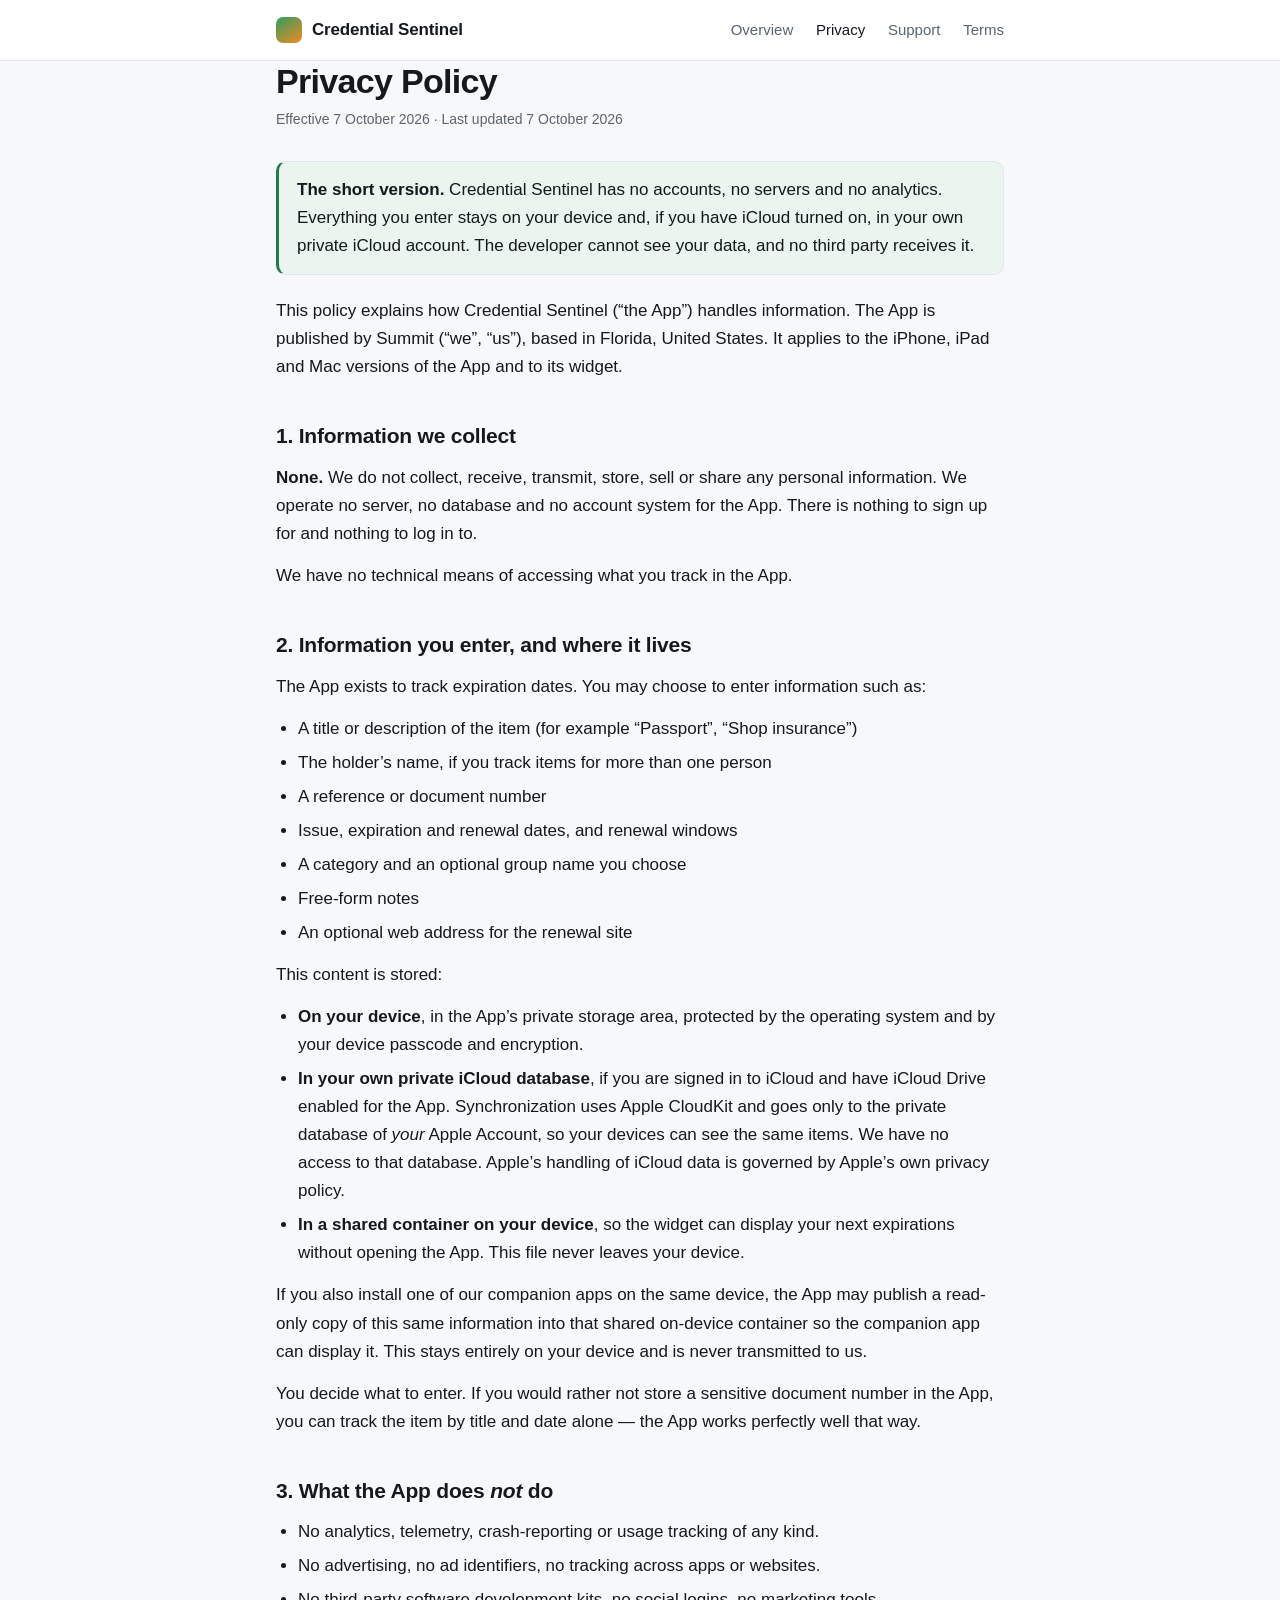
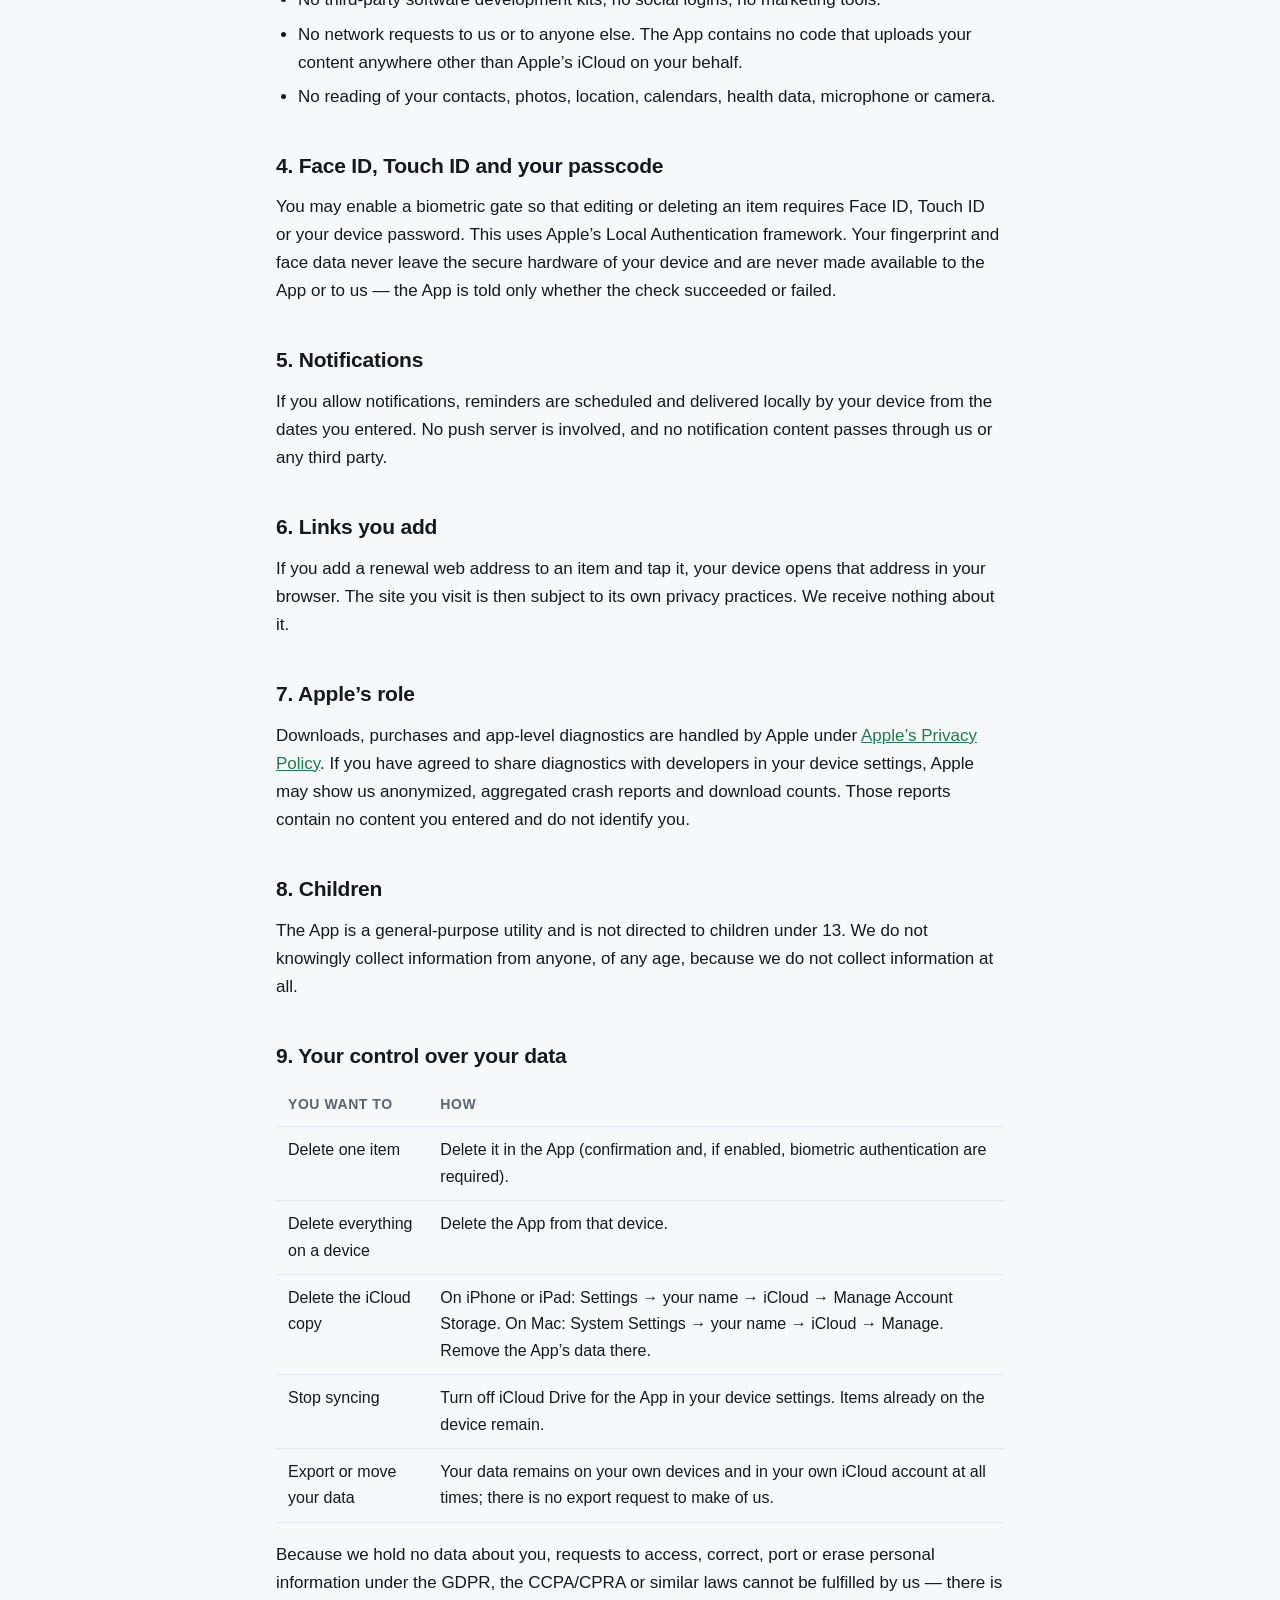
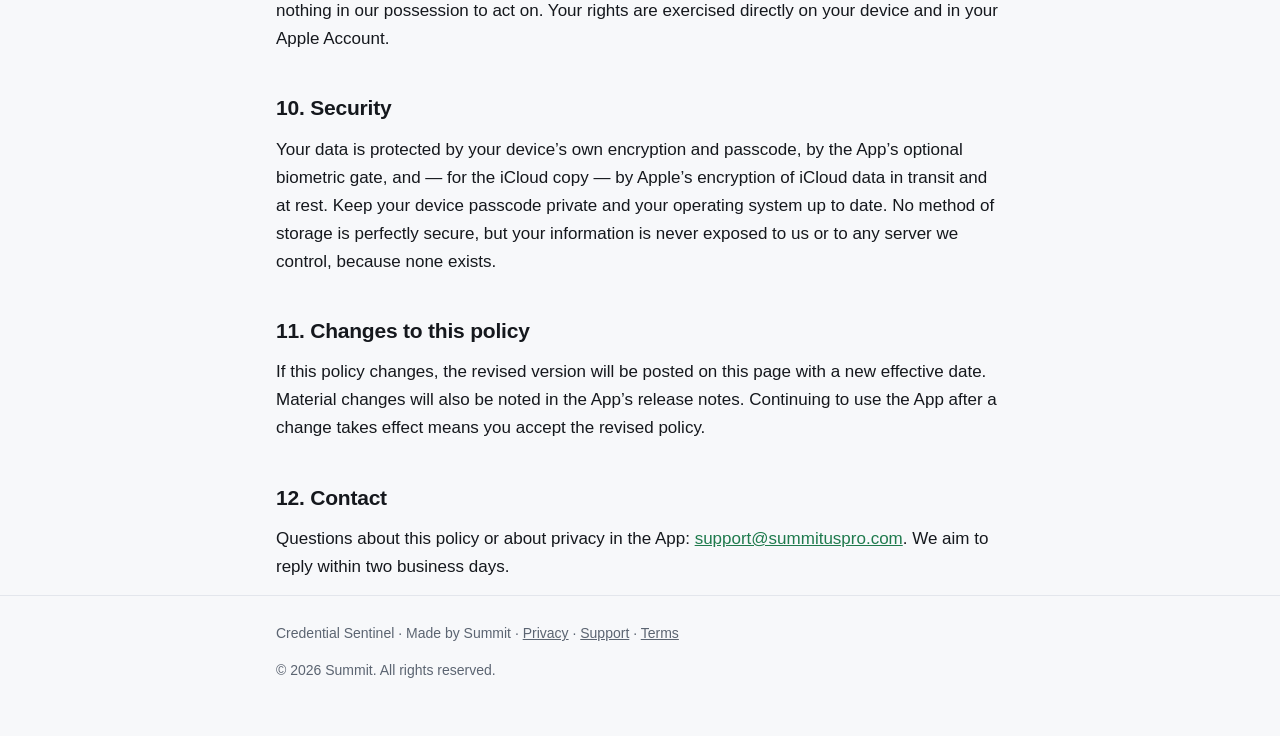
==== privacy.html @ 9600f7e3 "Add Credential Sentinel website: privacy policy, support, terms and overview" ====
<!doctype html>
<html lang="en">
<head>
<meta charset="utf-8">
<meta name="viewport" content="width=device-width, initial-scale=1">
<title>Privacy Policy — Credential Sentinel</title>
<meta name="description" content="Credential Sentinel collects no personal data. Everything you track stays on your device and in your own private iCloud.">
<link rel="stylesheet" href="style.css">
</head>
<body>
<header class="site"><div class="wrap">
  <a class="brand" href="index.html"><span class="mark"></span>Credential Sentinel</a>
  <nav class="site">
    <a href="index.html">Overview</a>
    <a href="privacy.html" aria-current="page">Privacy</a>
    <a href="support.html">Support</a>
    <a href="terms.html">Terms</a>
  </nav>
</div></header>

<main class="wrap">
<h1>Privacy Policy</h1>
<p class="updated">Effective 7 October 2026 · Last updated 7 October 2026</p>

<div class="callout">
  <p><strong>The short version.</strong> Credential Sentinel has no accounts, no servers and no analytics. Everything you enter stays on your device and, if you have iCloud turned on, in your own private iCloud account. The developer cannot see your data, and no third party receives it.</p>
</div>

<p>This policy explains how Credential Sentinel (“the App”) handles information. The App is published by Summit (“we”, “us”), based in Florida, United States. It applies to the iPhone, iPad and Mac versions of the App and to its widget.</p>

<h2>1. Information we collect</h2>
<p><strong>None.</strong> We do not collect, receive, transmit, store, sell or share any personal information. We operate no server, no database and no account system for the App. There is nothing to sign up for and nothing to log in to.</p>
<p>We have no technical means of accessing what you track in the App.</p>

<h2>2. Information you enter, and where it lives</h2>
<p>The App exists to track expiration dates. You may choose to enter information such as:</p>
<ul>
  <li>A title or description of the item (for example “Passport”, “Shop insurance”)</li>
  <li>The holder’s name, if you track items for more than one person</li>
  <li>A reference or document number</li>
  <li>Issue, expiration and renewal dates, and renewal windows</li>
  <li>A category and an optional group name you choose</li>
  <li>Free-form notes</li>
  <li>An optional web address for the renewal site</li>
</ul>
<p>This content is stored:</p>
<ul>
  <li><strong>On your device</strong>, in the App’s private storage area, protected by the operating system and by your device passcode and encryption.</li>
  <li><strong>In your own private iCloud database</strong>, if you are signed in to iCloud and have iCloud Drive enabled for the App. Synchronization uses Apple CloudKit and goes only to the private database of <em>your</em> Apple Account, so your devices can see the same items. We have no access to that database. Apple’s handling of iCloud data is governed by Apple’s own privacy policy.</li>
  <li><strong>In a shared container on your device</strong>, so the widget can display your next expirations without opening the App. This file never leaves your device.</li>
</ul>
<p>If you also install one of our companion apps on the same device, the App may publish a read-only copy of this same information into that shared on-device container so the companion app can display it. This stays entirely on your device and is never transmitted to us.</p>
<p>You decide what to enter. If you would rather not store a sensitive document number in the App, you can track the item by title and date alone — the App works perfectly well that way.</p>

<h2>3. What the App does <em>not</em> do</h2>
<ul>
  <li>No analytics, telemetry, crash-reporting or usage tracking of any kind.</li>
  <li>No advertising, no ad identifiers, no tracking across apps or websites.</li>
  <li>No third-party software development kits, no social logins, no marketing tools.</li>
  <li>No network requests to us or to anyone else. The App contains no code that uploads your content anywhere other than Apple’s iCloud on your behalf.</li>
  <li>No reading of your contacts, photos, location, calendars, health data, microphone or camera.</li>
</ul>

<h2>4. Face ID, Touch ID and your passcode</h2>
<p>You may enable a biometric gate so that editing or deleting an item requires Face ID, Touch ID or your device password. This uses Apple’s Local Authentication framework. Your fingerprint and face data never leave the secure hardware of your device and are never made available to the App or to us — the App is told only whether the check succeeded or failed.</p>

<h2>5. Notifications</h2>
<p>If you allow notifications, reminders are scheduled and delivered locally by your device from the dates you entered. No push server is involved, and no notification content passes through us or any third party.</p>

<h2>6. Links you add</h2>
<p>If you add a renewal web address to an item and tap it, your device opens that address in your browser. The site you visit is then subject to its own privacy practices. We receive nothing about it.</p>

<h2>7. Apple’s role</h2>
<p>Downloads, purchases and app-level diagnostics are handled by Apple under <a href="https://www.apple.com/legal/privacy/" rel="noopener">Apple’s Privacy Policy</a>. If you have agreed to share diagnostics with developers in your device settings, Apple may show us anonymized, aggregated crash reports and download counts. Those reports contain no content you entered and do not identify you.</p>

<h2>8. Children</h2>
<p>The App is a general-purpose utility and is not directed to children under 13. We do not knowingly collect information from anyone, of any age, because we do not collect information at all.</p>

<h2 id="your-data">9. Your control over your data</h2>
<table>
  <tr><th>You want to</th><th>How</th></tr>
  <tr><td>Delete one item</td><td>Delete it in the App (confirmation and, if enabled, biometric authentication are required).</td></tr>
  <tr><td>Delete everything on a device</td><td>Delete the App from that device.</td></tr>
  <tr><td>Delete the iCloud copy</td><td>On iPhone or iPad: Settings → your name → iCloud → Manage Account Storage. On Mac: System Settings → your name → iCloud → Manage. Remove the App’s data there.</td></tr>
  <tr><td>Stop syncing</td><td>Turn off iCloud Drive for the App in your device settings. Items already on the device remain.</td></tr>
  <tr><td>Export or move your data</td><td>Your data remains on your own devices and in your own iCloud account at all times; there is no export request to make of us.</td></tr>
</table>
<p>Because we hold no data about you, requests to access, correct, port or erase personal information under the GDPR, the CCPA/CPRA or similar laws cannot be fulfilled by us — there is nothing in our possession to act on. Your rights are exercised directly on your device and in your Apple Account.</p>

<h2>10. Security</h2>
<p>Your data is protected by your device’s own encryption and passcode, by the App’s optional biometric gate, and — for the iCloud copy — by Apple’s encryption of iCloud data in transit and at rest. Keep your device passcode private and your operating system up to date. No method of storage is perfectly secure, but your information is never exposed to us or to any server we control, because none exists.</p>

<h2>11. Changes to this policy</h2>
<p>If this policy changes, the revised version will be posted on this page with a new effective date. Material changes will also be noted in the App’s release notes. Continuing to use the App after a change takes effect means you accept the revised policy.</p>

<h2>12. Contact</h2>
<p>Questions about this policy or about privacy in the App: <a href="mailto:support@summituspro.com">support@summituspro.com</a>. We aim to reply within two business days.</p>
</main>

<footer class="site"><div class="wrap">
  <p>Credential Sentinel · Made by Summit · <a href="privacy.html">Privacy</a> · <a href="support.html">Support</a> · <a href="terms.html">Terms</a></p>
  <p>© 2026 Summit. All rights reserved.</p>
</div></footer>
</body>
</html>
---- style.css ----
/* Credential Sentinel — site styles. Self-contained, no external resources. */
:root {
  --bg: #f7f8fa;
  --surface: #ffffff;
  --border: #e3e6ec;
  --text: #15181d;
  --muted: #5b6471;
  --accent: #1f7a4d;
  --accent-soft: #eaf5ef;
  --ramp-1: #2f9e5e;
  --ramp-2: #8cc63f;
  --ramp-3: #f2c307;
  --ramp-4: #f08a24;
  --ramp-5: #e2452f;
  --ramp-6: #8f1b14;
  --radius: 14px;
  --shadow: 0 1px 2px rgba(16, 24, 40, .04), 0 8px 24px rgba(16, 24, 40, .05);
}
@media (prefers-color-scheme: dark) {
  :root:not([data-theme="light"]) {
    --bg: #0e1013;
    --surface: #171a1f;
    --border: #272c34;
    --text: #eef1f5;
    --muted: #9aa4b2;
    --accent: #4bbd80;
    --accent-soft: #15241c;
    --shadow: 0 1px 2px rgba(0, 0, 0, .3), 0 8px 24px rgba(0, 0, 0, .25);
  }
}
* { box-sizing: border-box; }
html { -webkit-text-size-adjust: 100%; }
body {
  margin: 0;
  background: var(--bg);
  color: var(--text);
  font: 17px/1.65 -apple-system, BlinkMacSystemFont, "Segoe UI", Roboto, Helvetica, Arial, sans-serif;
}
.wrap { max-width: 760px; margin: 0 auto; padding: 0 16px; }
header.site {
  border-bottom: 1px solid var(--border);
  background: var(--surface);
  position: sticky; top: 0; z-index: 10;
}
header.site .wrap {
  display: flex; align-items: center; gap: 16px;
  min-height: 60px; flex-wrap: wrap;
}
.brand {
  display: flex; align-items: center; gap: 10px;
  font-weight: 650; letter-spacing: -.01em; text-decoration: none; color: var(--text);
  margin-right: auto;
}
.mark {
  width: 26px; height: 26px; border-radius: 7px; flex: none;
  background: linear-gradient(145deg, var(--ramp-1), var(--ramp-4));
}
nav.site a {
  color: var(--muted); text-decoration: none; font-size: 15px; margin-left: 18px;
}
nav.site a:hover, nav.site a[aria-current="page"] { color: var(--text); }
main { padding: 40px 0 72px; }
h1 { font-size: 34px; line-height: 1.2; letter-spacing: -.02em; margin: 0 0 6px; }
h2 { font-size: 21px; letter-spacing: -.01em; margin: 38px 0 10px; }
h3 { font-size: 17px; margin: 24px 0 6px; }
p, ul, ol { margin: 0 0 14px; }
ul, ol { padding-left: 22px; }
li { margin-bottom: 6px; }
a { color: var(--accent); }
.lede { font-size: 19px; color: var(--muted); margin-bottom: 28px; }
.updated { color: var(--muted); font-size: 14px; margin: 0 0 30px; }
.card {
  background: var(--surface); border: 1px solid var(--border);
  border-radius: var(--radius); padding: 20px 22px; margin: 0 0 18px; box-shadow: var(--shadow);
}
.card h2, .card h3 { margin-top: 0; }
.callout {
  background: var(--accent-soft); border: 1px solid var(--border);
  border-left: 3px solid var(--accent);
  border-radius: 10px; padding: 14px 18px; margin: 0 0 22px;
}
.callout p:last-child { margin-bottom: 0; }
.ramp { display: flex; height: 8px; border-radius: 99px; overflow: hidden; margin: 22px 0 30px; }
.ramp span { flex: 1; }
.features { display: grid; gap: 14px; grid-template-columns: 1fr 1fr; padding: 0; list-style: none; }
.features li {
  background: var(--surface); border: 1px solid var(--border); border-radius: 12px;
  padding: 16px 18px; margin: 0;
}
.features strong { display: block; margin-bottom: 3px; }
.features span { color: var(--muted); font-size: 15px; }
@media (max-width: 620px) { .features { grid-template-columns: 1fr; } h1 { font-size: 28px; } }
table { width: 100%; border-collapse: collapse; margin: 0 0 18px; font-size: 16px; }
th, td { text-align: left; padding: 10px 12px; border-bottom: 1px solid var(--border); vertical-align: top; }
th { font-weight: 600; color: var(--muted); font-size: 14px; text-transform: uppercase; letter-spacing: .04em; }
footer.site {
  border-top: 1px solid var(--border); padding: 26px 0 40px;
  color: var(--muted); font-size: 14px;
}
footer.site a { color: var(--muted); }
code { font-family: ui-monospace, SFMono-Regular, Menlo, monospace; font-size: .92em; background: var(--accent-soft); padding: 1px 5px; border-radius: 5px; }
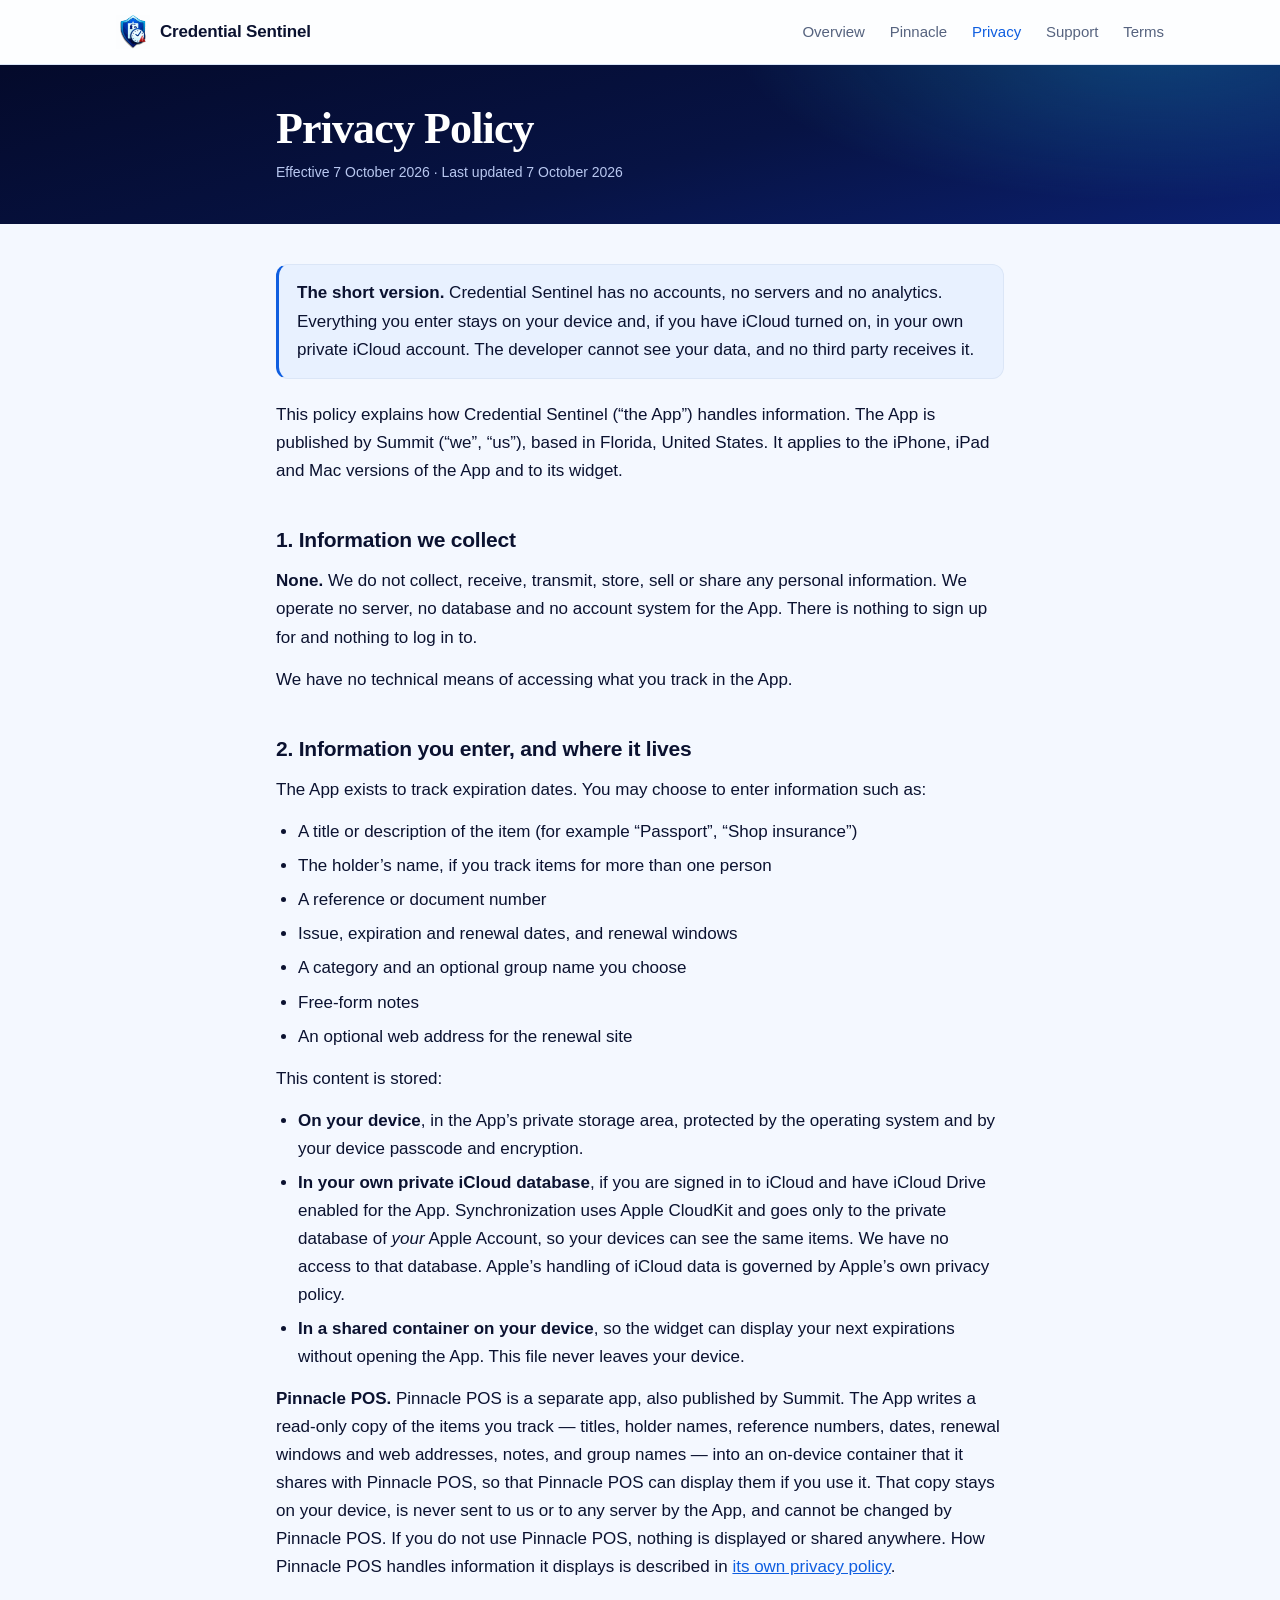
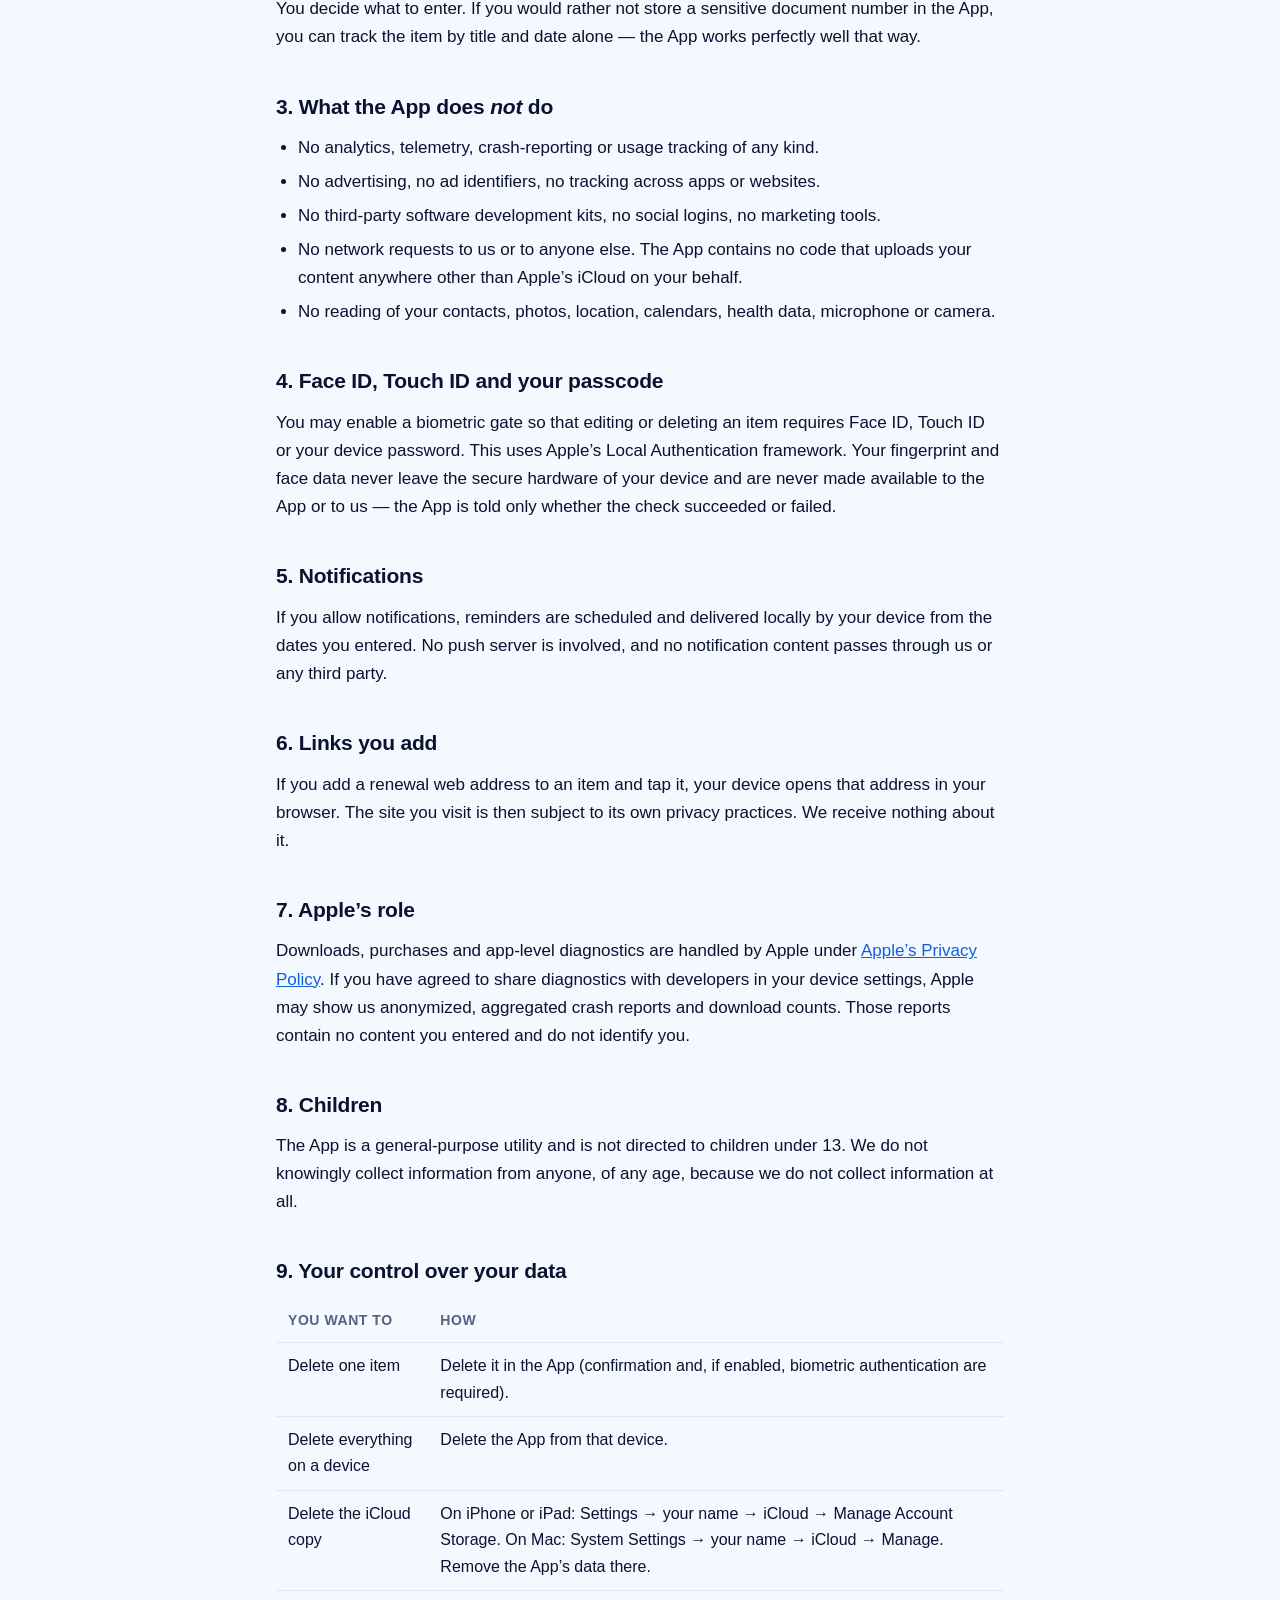
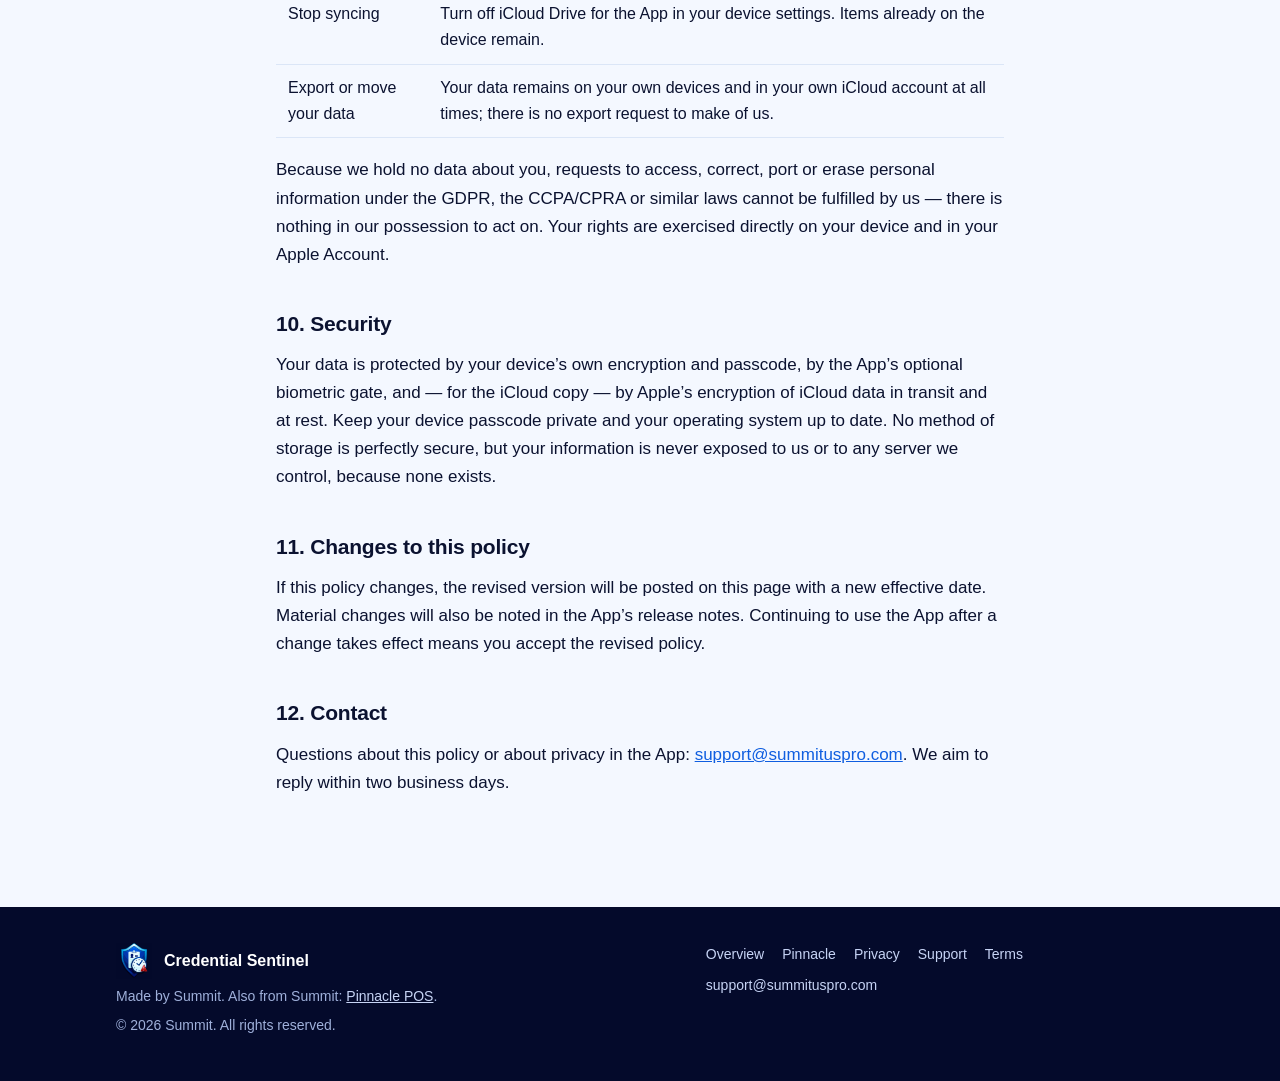
==== commit 98938caa: "Redesign site with app-icon palette, add logo and favicon, add Pinnacle POS integration" ====
--- a/privacy.html
+++ b/privacy.html
@@ -5,22 +5,28 @@
 <meta name="viewport" content="width=device-width, initial-scale=1">
 <title>Privacy Policy — Credential Sentinel</title>
 <meta name="description" content="Credential Sentinel collects no personal data. Everything you track stays on your device and in your own private iCloud.">
+<meta name="theme-color" content="#071344">
+<link rel="icon" type="image/png" href="icon.png">
 <link rel="stylesheet" href="style.css">
 </head>
 <body>
-<header class="site"><div class="wrap">
-  <a class="brand" href="index.html"><span class="mark"></span>Credential Sentinel</a>
+<header class="site"><div class="bar">
+  <a class="brand" href="index.html"><img src="icon.png" alt="" width="34" height="34">Credential Sentinel</a>
   <nav class="site">
     <a href="index.html">Overview</a>
+    <a href="index.html#pinnacle">Pinnacle</a>
     <a href="privacy.html" aria-current="page">Privacy</a>
     <a href="support.html">Support</a>
     <a href="terms.html">Terms</a>
   </nav>
 </div></header>
 
-<main class="wrap">
+<section class="page-hero"><div class="wrap">
 <h1>Privacy Policy</h1>
 <p class="updated">Effective 7 October 2026 · Last updated 7 October 2026</p>
+</div></section>
+
+<main class="wrap">
 
 <div class="callout">
   <p><strong>The short version.</strong> Credential Sentinel has no accounts, no servers and no analytics. Everything you enter stays on your device and, if you have iCloud turned on, in your own private iCloud account. The developer cannot see your data, and no third party receives it.</p>
@@ -49,7 +55,7 @@
   <li><strong>In your own private iCloud database</strong>, if you are signed in to iCloud and have iCloud Drive enabled for the App. Synchronization uses Apple CloudKit and goes only to the private database of <em>your</em> Apple Account, so your devices can see the same items. We have no access to that database. Apple’s handling of iCloud data is governed by Apple’s own privacy policy.</li>
   <li><strong>In a shared container on your device</strong>, so the widget can display your next expirations without opening the App. This file never leaves your device.</li>
 </ul>
-<p>If you also install one of our companion apps on the same device, the App may publish a read-only copy of this same information into that shared on-device container so the companion app can display it. This stays entirely on your device and is never transmitted to us.</p>
+<p><strong>Pinnacle POS.</strong> Pinnacle POS is a separate app, also published by Summit. The App writes a read-only copy of the items you track — titles, holder names, reference numbers, dates, renewal windows and web addresses, notes, and group names — into an on-device container that it shares with Pinnacle POS, so that Pinnacle POS can display them if you use it. That copy stays on your device, is never sent to us or to any server by the App, and cannot be changed by Pinnacle POS. If you do not use Pinnacle POS, nothing is displayed or shared anywhere. How Pinnacle POS handles information it displays is described in <a href="https://luissummit.github.io/Pinnacle-POS-Site/privacy.html" rel="noopener">its own privacy policy</a>.</p>
 <p>You decide what to enter. If you would rather not store a sensitive document number in the App, you can track the item by title and date alone — the App works perfectly well that way.</p>
 
 <h2>3. What the App does <em>not</em> do</h2>
@@ -97,9 +103,15 @@
 <p>Questions about this policy or about privacy in the App: <a href="mailto:support@summituspro.com">support@summituspro.com</a>. We aim to reply within two business days.</p>
 </main>
 
-<footer class="site"><div class="wrap">
-  <p>Credential Sentinel · Made by Summit · <a href="privacy.html">Privacy</a> · <a href="support.html">Support</a> · <a href="terms.html">Terms</a></p>
-  <p>© 2026 Summit. All rights reserved.</p>
+<footer class="site"><div class="inner">
+  <div>
+    <div class="id"><img src="icon.png" alt="" width="36" height="36">Credential Sentinel</div>
+    <p>Made by Summit. Also from Summit: <a href="https://luissummit.github.io/Pinnacle-POS-Site/" rel="noopener">Pinnacle POS</a>.</p>
+    <p>© 2026 Summit. All rights reserved.</p>
+  </div>
+  <nav>
+    <a href="index.html">Overview</a><a href="index.html#pinnacle">Pinnacle</a><a href="privacy.html">Privacy</a><a href="support.html">Support</a><a href="terms.html">Terms</a><a href="mailto:support@summituspro.com">support@summituspro.com</a>
+  </nav>
 </div></footer>
 </body>
 </html>
--- a/style.css
+++ b/style.css
@@ -1,74 +1,250 @@
-/* Credential Sentinel — site styles. Self-contained, no external resources. */
+/* Credential Sentinel — site styles.
+   Palette is taken from the app icon (royal blue, deep navy, cyan) and the
+   app's own accent colour. Self-contained: no web fonts, no external requests. */
 :root {
-  --bg: #f7f8fa;
+  --navy-950: #040a2b;
+  --navy-900: #071344;
+  --navy-800: #0b2070;
+  --blue-700: #0047c9;
+  --blue-600: #0060ee;
+  --blue-500: #0077ff;
+  --cyan-400: #22b8f0;
+
+  --bg: #f4f8ff;
   --surface: #ffffff;
-  --border: #e3e6ec;
-  --text: #15181d;
-  --muted: #5b6471;
-  --accent: #1f7a4d;
-  --accent-soft: #eaf5ef;
+  --border: #dbe6f7;
+  --text: #0b1230;
+  --muted: #56637f;
+  --accent: #0f5ee0;
+  --accent-soft: #e8f1ff;
+  --header-bg: rgba(255, 255, 255, .82);
+  --track: #e3ebf8;
+
   --ramp-1: #2f9e5e;
   --ramp-2: #8cc63f;
   --ramp-3: #f2c307;
   --ramp-4: #f08a24;
   --ramp-5: #e2452f;
   --ramp-6: #8f1b14;
-  --radius: 14px;
-  --shadow: 0 1px 2px rgba(16, 24, 40, .04), 0 8px 24px rgba(16, 24, 40, .05);
+
+  --radius: 18px;
+  --shadow: 0 1px 2px rgba(7, 19, 68, .05), 0 12px 32px rgba(7, 19, 68, .08);
+  --serif: ui-serif, "New York", "Iowan Old Style", "Palatino Linotype", Georgia, serif;
 }
 @media (prefers-color-scheme: dark) {
   :root:not([data-theme="light"]) {
-    --bg: #0e1013;
-    --surface: #171a1f;
-    --border: #272c34;
-    --text: #eef1f5;
-    --muted: #9aa4b2;
-    --accent: #4bbd80;
-    --accent-soft: #15241c;
-    --shadow: 0 1px 2px rgba(0, 0, 0, .3), 0 8px 24px rgba(0, 0, 0, .25);
+    --bg: #060b20;
+    --surface: #0d1634;
+    --border: #1d2a55;
+    --text: #e9efff;
+    --muted: #9aa9cf;
+    --accent: #5a95ff;
+    --accent-soft: #0e1d4a;
+    --header-bg: rgba(6, 11, 32, .82);
+    --track: #1a2549;
+    --shadow: 0 1px 2px rgba(0, 0, 0, .4), 0 12px 32px rgba(0, 0, 0, .35);
   }
 }
+
 * { box-sizing: border-box; }
-html { -webkit-text-size-adjust: 100%; }
+html { -webkit-text-size-adjust: 100%; scroll-behavior: smooth; }
 body {
   margin: 0;
   background: var(--bg);
   color: var(--text);
   font: 17px/1.65 -apple-system, BlinkMacSystemFont, "Segoe UI", Roboto, Helvetica, Arial, sans-serif;
 }
+img { max-width: 100%; display: block; }
+a { color: var(--accent); }
+
 .wrap { max-width: 760px; margin: 0 auto; padding: 0 16px; }
+.wrap-wide { max-width: 1080px; margin: 0 auto; padding: 0 16px; }
+
+/* ── Header ─────────────────────────────────────────────── */
 header.site {
+  position: sticky; top: 0; z-index: 20;
+  background: var(--header-bg);
+  -webkit-backdrop-filter: saturate(180%) blur(14px);
+  backdrop-filter: saturate(180%) blur(14px);
   border-bottom: 1px solid var(--border);
-  background: var(--surface);
-  position: sticky; top: 0; z-index: 10;
-}
-header.site .wrap {
-  display: flex; align-items: center; gap: 16px;
-  min-height: 60px; flex-wrap: wrap;
+}
+header.site .bar {
+  max-width: 1080px; margin: 0 auto; padding: 0 16px;
+  display: flex; align-items: center; gap: 16px; min-height: 64px; flex-wrap: wrap;
 }
 .brand {
-  display: flex; align-items: center; gap: 10px;
+  display: flex; align-items: center; gap: 10px; margin-right: auto;
   font-weight: 650; letter-spacing: -.01em; text-decoration: none; color: var(--text);
-  margin-right: auto;
-}
-.mark {
-  width: 26px; height: 26px; border-radius: 7px; flex: none;
-  background: linear-gradient(145deg, var(--ramp-1), var(--ramp-4));
-}
+}
+.brand img { width: 34px; height: 34px; }
 nav.site a {
-  color: var(--muted); text-decoration: none; font-size: 15px; margin-left: 18px;
-}
-nav.site a:hover, nav.site a[aria-current="page"] { color: var(--text); }
-main { padding: 40px 0 72px; }
-h1 { font-size: 34px; line-height: 1.2; letter-spacing: -.02em; margin: 0 0 6px; }
+  color: var(--muted); text-decoration: none; font-size: 15px; margin-left: 20px; font-weight: 500;
+}
+nav.site a:hover, nav.site a[aria-current="page"] { color: var(--accent); }
+@media (max-width: 560px) {
+  nav.site { width: 100%; padding-bottom: 8px; }
+  nav.site a { margin: 0 16px 0 0; font-size: 14px; }
+}
+
+/* ── Hero (home) ────────────────────────────────────────── */
+.hero {
+  color: #fff;
+  background:
+    radial-gradient(900px 480px at 85% -10%, rgba(34, 184, 240, .35), transparent 60%),
+    radial-gradient(700px 420px at 0% 110%, rgba(0, 119, 255, .35), transparent 60%),
+    linear-gradient(165deg, var(--navy-950) 0%, var(--navy-900) 45%, var(--navy-800) 100%);
+}
+.hero .inner {
+  max-width: 1080px; margin: 0 auto; padding: 64px 16px 72px;
+  display: grid; gap: 44px; align-items: center; grid-template-columns: 1.1fr .9fr;
+}
+.hero .mark {
+  width: 104px; height: 104px;
+  filter: drop-shadow(0 14px 28px rgba(0, 119, 255, .45));
+  margin-bottom: 22px;
+}
+.eyebrow {
+  display: inline-block; font-size: 13px; font-weight: 600; letter-spacing: .08em; text-transform: uppercase;
+  color: var(--cyan-400); margin: 0 0 12px;
+}
+.hero h1 {
+  font: 600 clamp(36px, 5.2vw, 58px)/1.05 var(--serif);
+  letter-spacing: -.02em; margin: 0 0 18px; color: #fff;
+}
+.hero h1 em { font-style: italic; color: #9fd8ff; }
+.hero .sub { font-size: 19px; color: #c5d3f5; max-width: 34em; margin: 0 0 26px; }
+.pills { display: flex; flex-wrap: wrap; gap: 8px; margin: 0 0 26px; padding: 0; list-style: none; }
+.pills li {
+  margin: 0; padding: 6px 14px; border-radius: 99px; font-size: 14px; font-weight: 500;
+  background: rgba(255, 255, 255, .1); border: 1px solid rgba(255, 255, 255, .18); color: #e5edff;
+}
+.cta { display: flex; flex-wrap: wrap; gap: 12px; }
+.btn {
+  display: inline-block; padding: 12px 22px; border-radius: 12px; font-weight: 600; font-size: 16px;
+  text-decoration: none; transition: transform .15s ease, box-shadow .2s ease;
+}
+.btn:hover { transform: translateY(-2px); }
+.btn.primary { background: #fff; color: var(--navy-900); box-shadow: 0 8px 24px rgba(0, 119, 255, .35); }
+.btn.ghost { color: #fff; border: 1px solid rgba(255, 255, 255, .35); }
+.btn.ghost:hover { border-color: #fff; }
+@media (max-width: 860px) {
+  .hero .inner { grid-template-columns: 1fr; padding: 44px 16px 52px; gap: 36px; }
+  .hero .mark { width: 84px; height: 84px; }
+}
+
+/* illustration of the list */
+.demo {
+  background: var(--surface); color: var(--text); border-radius: 22px; padding: 20px 20px 14px;
+  box-shadow: 0 30px 60px rgba(0, 10, 50, .5), 0 0 0 1px rgba(255, 255, 255, .06);
+}
+.demo .head {
+  display: flex; justify-content: space-between; align-items: baseline;
+  font-weight: 650; font-size: 17px; margin-bottom: 6px;
+}
+.demo .head small { font-weight: 500; font-size: 12px; color: var(--muted); letter-spacing: .04em; text-transform: uppercase; }
+.demo .row { padding: 12px 0; border-top: 1px solid var(--border); }
+.demo .row:first-of-type { border-top: 0; }
+.demo .line { display: flex; justify-content: space-between; font-size: 15px; margin-bottom: 7px; }
+.demo .line b { font-weight: 600; }
+.demo .line span { color: var(--muted); font-variant-numeric: tabular-nums; }
+.demo .track { height: 8px; border-radius: 99px; background: var(--track); overflow: hidden; }
+.demo .fill { height: 100%; border-radius: 99px; }
+.demo .note { font-size: 12px; color: var(--muted); text-align: center; margin: 10px 0 0; }
+
+/* ── Sections (home) ────────────────────────────────────── */
+section.block { padding: 72px 0 8px; }
+section.block h2.title {
+  font: 600 clamp(28px, 3.6vw, 38px)/1.12 var(--serif); letter-spacing: -.02em; margin: 0 0 10px;
+}
+section.block .intro { color: var(--muted); font-size: 18px; max-width: 38em; margin: 0 0 32px; }
+.kicker { font-size: 13px; font-weight: 650; letter-spacing: .09em; text-transform: uppercase; color: var(--accent); margin: 0 0 10px; }
+
+.features { display: grid; gap: 16px; grid-template-columns: repeat(auto-fit, minmax(240px, 1fr)); padding: 0; list-style: none; margin: 0; }
+.features li {
+  background: var(--surface); border: 1px solid var(--border); border-radius: var(--radius);
+  padding: 22px 22px 20px; margin: 0; transition: transform .2s ease, box-shadow .2s ease, border-color .2s ease;
+}
+.features li:hover { transform: translateY(-3px); box-shadow: var(--shadow); border-color: rgba(0, 96, 238, .35); }
+.features .ico {
+  width: 44px; height: 44px; border-radius: 13px; margin-bottom: 14px;
+  display: grid; place-items: center; color: #fff;
+  background: linear-gradient(145deg, var(--blue-500), var(--navy-800));
+}
+.features .ico svg { width: 22px; height: 22px; fill: none; stroke: currentColor; stroke-width: 1.8; stroke-linecap: round; stroke-linejoin: round; }
+.features strong { display: block; font-size: 17px; margin-bottom: 4px; }
+.features span { color: var(--muted); font-size: 15px; line-height: 1.55; }
+
+/* Pinnacle */
+.pinnacle {
+  margin-top: 72px; border-radius: 28px; color: #fff; overflow: hidden;
+  background:
+    radial-gradient(600px 320px at 100% 0%, rgba(34, 184, 240, .3), transparent 60%),
+    linear-gradient(160deg, var(--navy-900), var(--navy-800));
+  box-shadow: var(--shadow);
+}
+.pinnacle .inner { padding: 48px 40px; display: grid; gap: 40px; grid-template-columns: 1.15fr .85fr; align-items: center; }
+.pinnacle .kicker { color: var(--cyan-400); }
+.pinnacle h2 { font: 600 clamp(28px, 3.4vw, 36px)/1.12 var(--serif); letter-spacing: -.02em; margin: 0 0 14px; color: #fff; }
+.pinnacle p { color: #c5d3f5; }
+.pinnacle ul { padding: 0; list-style: none; margin: 18px 0 22px; }
+.pinnacle li { position: relative; padding-left: 28px; color: #dbe5ff; margin-bottom: 10px; }
+.pinnacle li::before {
+  content: ""; position: absolute; left: 0; top: .5em; width: 14px; height: 8px;
+  border-left: 2.5px solid var(--cyan-400); border-bottom: 2.5px solid var(--cyan-400); transform: rotate(-45deg);
+}
+.pinnacle li b { color: #fff; }
+.pinnacle .btn.ghost { padding: 10px 20px; }
+.flow { display: grid; gap: 12px; justify-items: center; text-align: center; }
+.node {
+  width: 100%; max-width: 270px; border-radius: 18px; padding: 16px 18px;
+  background: rgba(255, 255, 255, .08); border: 1px solid rgba(255, 255, 255, .16);
+  display: flex; align-items: center; gap: 14px; text-align: left;
+}
+.node img { width: 46px; height: 46px; flex: none; }
+.node .glyph {
+  width: 46px; height: 46px; flex: none; border-radius: 13px; display: grid; place-items: center;
+  background: linear-gradient(145deg, var(--blue-500), var(--cyan-400));
+}
+.node .glyph svg { width: 24px; height: 24px; fill: none; stroke: #fff; stroke-width: 1.8; stroke-linecap: round; stroke-linejoin: round; }
+.node b { display: block; font-size: 16px; }
+.node small { color: #aebfe8; font-size: 13px; }
+.link {
+  display: flex; flex-direction: column; align-items: center; gap: 4px; color: var(--cyan-400); font-size: 13px; font-weight: 600;
+}
+.link svg { width: 20px; height: 26px; stroke: currentColor; fill: none; stroke-width: 2; stroke-linecap: round; stroke-linejoin: round; }
+@media (max-width: 860px) { .pinnacle .inner { grid-template-columns: 1fr; padding: 34px 22px; } }
+
+/* privacy band */
+.band {
+  margin-top: 72px; background: var(--surface); border: 1px solid var(--border);
+  border-radius: 24px; padding: 34px 32px; box-shadow: var(--shadow);
+  display: grid; gap: 28px; grid-template-columns: repeat(auto-fit, minmax(190px, 1fr));
+}
+.band h2 { grid-column: 1 / -1; font: 600 clamp(24px, 3vw, 30px)/1.15 var(--serif); letter-spacing: -.015em; margin: 0; }
+.band .stat b { display: block; font: 600 30px/1.1 var(--serif); color: var(--accent); margin-bottom: 4px; }
+.band .stat span { color: var(--muted); font-size: 15px; }
+.band .more { grid-column: 1 / -1; margin: 0; }
+
+/* ── Interior pages ─────────────────────────────────────── */
+.page-hero {
+  color: #fff;
+  background:
+    radial-gradient(700px 280px at 90% -20%, rgba(34, 184, 240, .3), transparent 60%),
+    linear-gradient(165deg, var(--navy-950), var(--navy-900) 55%, var(--navy-800));
+}
+.page-hero .wrap { padding-top: 40px; padding-bottom: 40px; }
+.page-hero h1 { font: 600 clamp(32px, 4.6vw, 44px)/1.1 var(--serif); letter-spacing: -.02em; margin: 0 0 8px; color: #fff; }
+.page-hero .updated, .page-hero .lede { color: #b9c8f0; margin: 0; }
+.page-hero .lede { font-size: 19px; }
+.page-hero .lede a { color: #9fd8ff; }
+.page-hero .updated { font-size: 14px; }
+
+main.wrap { padding: 40px 16px 72px; }
 h2 { font-size: 21px; letter-spacing: -.01em; margin: 38px 0 10px; }
 h3 { font-size: 17px; margin: 24px 0 6px; }
 p, ul, ol { margin: 0 0 14px; }
 ul, ol { padding-left: 22px; }
 li { margin-bottom: 6px; }
-a { color: var(--accent); }
-.lede { font-size: 19px; color: var(--muted); margin-bottom: 28px; }
-.updated { color: var(--muted); font-size: 14px; margin: 0 0 30px; }
 .card {
   background: var(--surface); border: 1px solid var(--border);
   border-radius: var(--radius); padding: 20px 22px; margin: 0 0 18px; box-shadow: var(--shadow);
@@ -77,25 +253,27 @@
 .callout {
   background: var(--accent-soft); border: 1px solid var(--border);
   border-left: 3px solid var(--accent);
-  border-radius: 10px; padding: 14px 18px; margin: 0 0 22px;
+  border-radius: 12px; padding: 14px 18px; margin: 0 0 22px;
 }
 .callout p:last-child { margin-bottom: 0; }
 .ramp { display: flex; height: 8px; border-radius: 99px; overflow: hidden; margin: 22px 0 30px; }
 .ramp span { flex: 1; }
-.features { display: grid; gap: 14px; grid-template-columns: 1fr 1fr; padding: 0; list-style: none; }
-.features li {
-  background: var(--surface); border: 1px solid var(--border); border-radius: 12px;
-  padding: 16px 18px; margin: 0;
-}
-.features strong { display: block; margin-bottom: 3px; }
-.features span { color: var(--muted); font-size: 15px; }
-@media (max-width: 620px) { .features { grid-template-columns: 1fr; } h1 { font-size: 28px; } }
 table { width: 100%; border-collapse: collapse; margin: 0 0 18px; font-size: 16px; }
 th, td { text-align: left; padding: 10px 12px; border-bottom: 1px solid var(--border); vertical-align: top; }
 th { font-weight: 600; color: var(--muted); font-size: 14px; text-transform: uppercase; letter-spacing: .04em; }
-footer.site {
-  border-top: 1px solid var(--border); padding: 26px 0 40px;
-  color: var(--muted); font-size: 14px;
-}
-footer.site a { color: var(--muted); }
 code { font-family: ui-monospace, SFMono-Regular, Menlo, monospace; font-size: .92em; background: var(--accent-soft); padding: 1px 5px; border-radius: 5px; }
+.tagline { font-size: 13px; color: var(--muted); }
+
+/* ── Footer ─────────────────────────────────────────────── */
+footer.site { margin-top: 24px; background: var(--navy-950); color: #9fb0da; font-size: 14px; }
+footer.site .inner {
+  max-width: 1080px; margin: 0 auto; padding: 36px 16px 44px;
+  display: grid; gap: 18px 40px; grid-template-columns: 1.2fr 1fr;
+}
+footer.site .id { display: flex; align-items: center; gap: 12px; color: #fff; font-weight: 650; font-size: 16px; }
+footer.site .id img { width: 36px; height: 36px; }
+footer.site p { margin: 6px 0 0; }
+footer.site nav a { display: inline-block; margin: 0 18px 8px 0; color: #c7d4f5; text-decoration: none; }
+footer.site nav a:hover { color: #fff; text-decoration: underline; }
+footer.site a { color: #c7d4f5; }
+@media (max-width: 700px) { footer.site .inner { grid-template-columns: 1fr; } }
